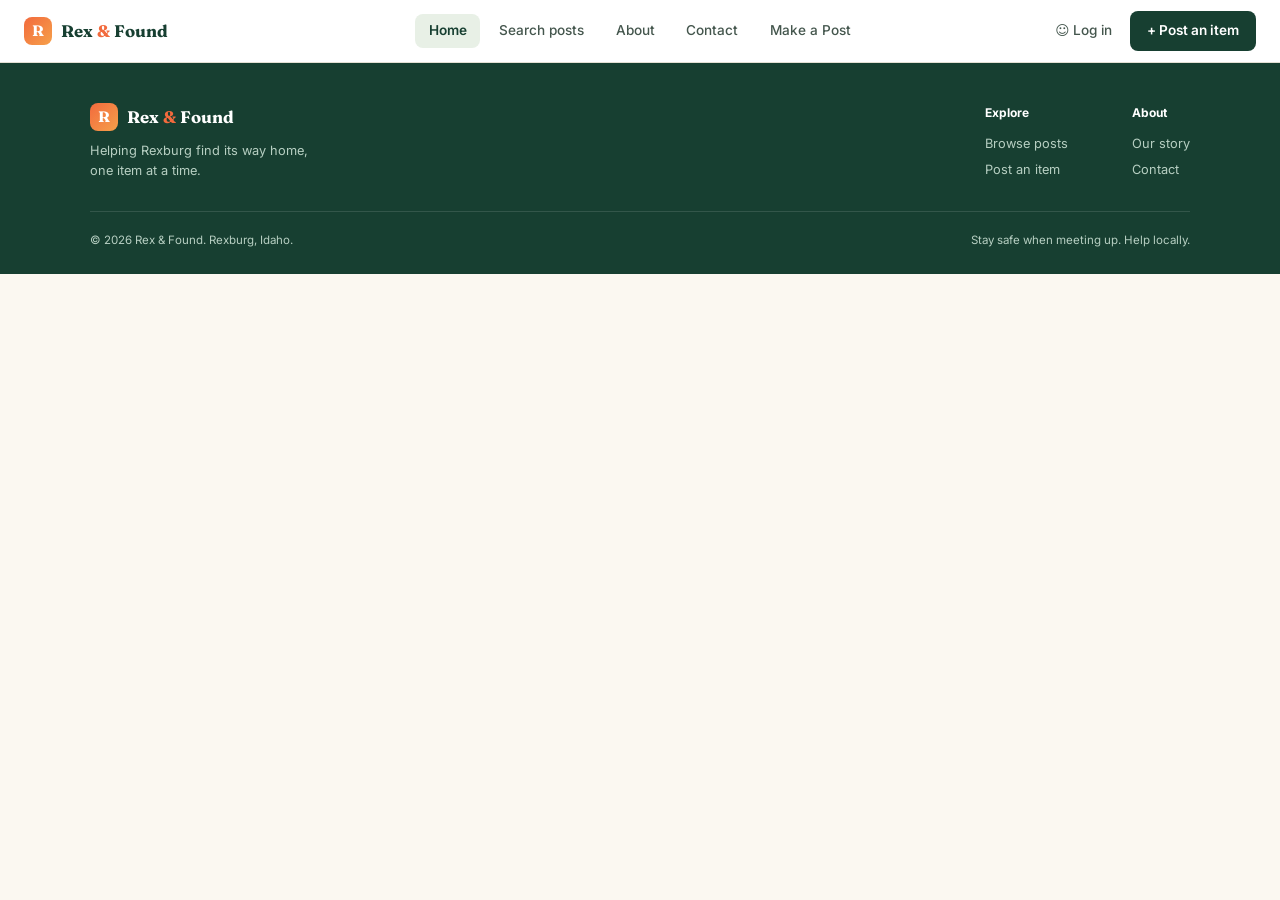
==== index.html @ d3d4bf1b "Added post page and link in all pages, then fixed a little css" ====
<!doctype html>
<html lang="en">
<head>
  <meta charset="utf-8">
  <meta name="viewport" content="width=device-width, initial-scale=1">
  <title>Rex &amp; Found | Rexburg's Community Lost &amp; Found</title>
  <meta name="description" content="A friendly place for neighbors and students to reunite with the things that matter.">

  <link rel="preconnect" href="https://fonts.googleapis.com">
  <link rel="preconnect" href="https://fonts.gstatic.com" crossorigin>
  <link href="https://fonts.googleapis.com/css2?family=Fraunces:opsz,wght@9..144,600;9..144,700&family=Inter:wght@400;500;600;700&display=swap" rel="stylesheet">
  <link rel="stylesheet" href="style.css">
</head>
<body>

  <!-- =====================================================
       HEADER (shared on every page)
       Move the class="active" to the link of the current page.
       ===================================================== -->
  <header class="site-header">
    <div class="header-inner">
      <a class="brand" href="index.html">
        <span class="brand-mark" aria-hidden="true">R</span>
        <span class="brand-name">Rex <span class="amp">&amp;</span> Found</span>
      </a>

      <nav class="main-nav" aria-label="Main navigation">
        <a href="index.html" class="active">Home</a>
        <a href="search.html">Search posts</a>
        <a href="about.html">About</a>
        <a href="contact.html">Contact</a>
        <a href="post.html">Make a Post</a>
      </nav>

      <div class="header-actions">
        <a class="login-link" href="login.html">
          <span aria-hidden="true">&#9786;</span> Log in
        </a>
        <a class="btn btn-dark btn-sm" href="post.html">+ Post an item</a>
      </div>
    </div>
  </header>

  <!-- =====================================================
       MAIN CONTENT (replace everything inside <main> per page)
       ===================================================== -->
  <main>

  </main>

  <!-- =====================================================
       FOOTER (shared on every page)
       ===================================================== -->
  <footer class="site-footer">
    <div class="footer-inner">
      <div class="footer-top">
        <div class="footer-brand">
          <a class="brand brand-light" href="index.html">
            <span class="brand-mark" aria-hidden="true">R</span>
            <span class="brand-name">Rex <span class="amp">&amp;</span> Found</span>
          </a>
          <p>Helping Rexburg find its way home, one item at a time.</p>
        </div>

        <div class="footer-cols">
          <div>
            <h4>Explore</h4>
            <a href="search.html">Browse posts</a>
            <a href="post.html">Post an item</a>
          </div>
          <div>
            <h4>About</h4>
            <a href="about.html">Our story</a>
            <a href="contact.html">Contact</a>
          </div>
        </div>
      </div>

      <div class="footer-bottom">
        <span>&copy; 2026 Rex &amp; Found. Rexburg, Idaho.</span>
        <span>Stay safe when meeting up. Help locally.</span>
      </div>
    </div>
  </footer>

</body>
</html>
---- style.css ----
/* =========================================================
   Rex & Found | shared stylesheet
   Sections:
     1. Design tokens (colors, fonts, spacing)  <- edit these first
     2. Reset & base
     3. Buttons & shared components
     4. Header
     5. Hero
     6. Sections & cards
     7. How it works
     8. Footer
     9. Responsive
   ========================================================= */

/* ---------- 1. Design tokens ---------- */
:root {
  --green-900: #173f31;   /* header buttons, hero, footer */
  --green-800: #1f5240;
  --green-100: #e8f0e6;   /* tinted section background */
  --light-orange:    #fbd0c2;   /* primary accent */
  --orange:    #f26a3d;   /* primary accent */
  --orange-dk: #d9552a;
  --cream:     #fbf8f1;   /* page background */
  --white:     #ffffff;
  --ink:       #173f31;   /* headings */
  --text:      #44564d;   /* body copy */
  --muted:     #7b8b82;
  --line:      #e3e0d4;

  --font-display: "Fraunces", Georgia, "Times New Roman", serif;
  --font-body: "Inter", system-ui, -apple-system, "Segoe UI", sans-serif;

  --radius: 12px;
  --radius-sm: 8px;
  --shadow: 0 6px 20px rgba(23, 63, 49, .08);
  --container: 1100px;
}

/* ---------- 2. Reset & base ---------- */
*, *::before, *::after { box-sizing: border-box; }
* { margin: 0; }
html { scroll-behavior: smooth; }

body {
  font-family: var(--font-body);
  font-size: 16px;
  line-height: 1.6;
  color: var(--text);
  background: var(--cream);
  -webkit-font-smoothing: antialiased;
}

img { max-width: 100%; display: block; }
a { color: inherit; text-decoration: none; }
ol, ul { list-style: none; padding: 0; }

h1, h2, h3 {
  font-family: var(--font-display);
  color: var(--ink);
  line-height: 1.1;
  letter-spacing: -.02em;
}

.container { width: min(var(--container), 100% - 2.5rem); margin-inline: auto; }

/* ---------- 3. Buttons & shared components ---------- */
.btn {
  display: inline-flex;
  align-items: center;
  gap: .4rem;
  padding: .8rem 1.4rem;
  border-radius: var(--radius-sm);
  font-weight: 600;
  font-size: .95rem;
  border: 1px solid transparent;
  cursor: pointer;
  transition: transform .15s, background .15s, box-shadow .15s;
}
.btn:hover { transform: translateY(-1px); }
.btn-sm { padding: .5rem 1rem; font-size: .85rem; }
.btn-orange { background: var(--orange); color: var(--white); }
.btn-orange:hover { background: var(--orange-dk); }
.btn-light { background: var(--white); color: var(--ink); }
.btn-dark { background: var(--green-900); color: var(--white); }
.btn-dark:hover { background: var(--green-800); }

.eyebrow {
  display: flex;
  align-items: center;
  gap: .6rem;
  font-size: .7rem;
  font-weight: 700;
  letter-spacing: .14em;
  text-transform: uppercase;
  color: var(--orange);
  margin-bottom: .6rem;
}
.eyebrow-light::before {
  content: "";
  width: 22px;
  height: 2px;
  background: var(--orange);
}

.badge {
  position: absolute;
  top: .7rem;
  left: .7rem;
  padding: .2rem .6rem;
  border-radius: 999px;
  font-size: .7rem;
  font-weight: 700;
  letter-spacing: .04em;
  text-transform: uppercase;
  color: var(--white);
}
.badge-lost   { background: var(--orange); }
.badge-found  { background: var(--green-900); }
.badge-picked { background: var(--white); color: var(--green-900); }

/* ---------- 4. Header ---------- */
.site-header {
  position: sticky;
  top: 0;
  z-index: 50;
  background: var(--white);
  border-bottom: 1px solid var(--line);
}
.header-inner {
  max-width: 1400px;
  margin-inline: auto;
  padding: .7rem 1.5rem;
  display: grid;
  grid-template-columns: 1fr auto 1fr;
  align-items: center;
  gap: 1rem;
}

.brand { display: inline-flex; align-items: center; gap: .55rem; }
.brand-mark {
  width: 28px;
  height: 28px;
  border-radius: 8px;
  display: grid;
  place-items: center;
  background: linear-gradient(135deg, var(--orange), #f6a04a);
  color: var(--white);
  font-family: var(--font-display);
  font-weight: 700;
  font-size: .95rem;
}
.brand-name {
  font-family: var(--font-display);
  font-weight: 700;
  font-size: 1.05rem;
  color: var(--ink);
}
.brand-name .amp { color: var(--orange); }

.main-nav { display: flex; gap: .3rem; }
.main-nav a {
  padding: .4rem .85rem;
  border-radius: 8px;
  font-size: .85rem;
  font-weight: 500;
  color: var(--text);
  transition: background .15s, color .15s;
}
.main-nav a:hover { background: var(--green-100); color: var(--ink); }
.main-nav a.active { background: var(--green-100); color: var(--ink); font-weight: 600; }

.header-actions { display: flex; align-items: center; justify-content: flex-end; gap: 1.1rem; }
.login-link { font-size: .85rem; font-weight: 500; color: var(--text); }
.login-link:hover { color: var(--ink); }

/* ---------- 5. Hero ---------- */
.hero {
  background:
    radial-gradient(circle at 85% 40%, rgba(255, 255, 255, .05), transparent 45%),
    var(--green-900);
  color: var(--white);
  padding-block: clamp(3rem, 7vw, 5.5rem);
}
.hero-inner {
  max-width: 1400px;
  margin-inline: auto;
  padding-inline: 1.5rem;
  display: grid;
  grid-template-columns: 1fr auto;
  align-items: center;
  gap: 2rem;
}
.hero h1 {
  color: var(--cream);
  font-size: clamp(2.4rem, 5.5vw, 4rem);
  margin-bottom: 1.1rem;
}
.hero-lead {
  max-width: 44ch;
  color: #cfe0d6;
  font-size: 1.02rem;
  margin-bottom: 1.8rem;
}
.hero-actions { display: flex; flex-wrap: wrap; gap: .8rem; margin-bottom: 1.8rem; }

.hero-stat {
  display: flex;
  align-items: center;
  gap: .6rem;
  font-size: .82rem;
  color: #b7cfc2;
}
.hero-stat strong { color: var(--white); }
.avatars { display: inline-flex; }
.avatars i {
  width: 26px;
  height: 26px;
  border-radius: 50%;
  border: 2px solid var(--green-900);
  margin-left: -8px;
}
.avatars i:first-child { margin-left: 0; background: #f3d9b8; }
.avatars i:nth-child(2) { background: #f6a04a; }
.avatars i:nth-child(3) { background: #e8806a; }
.avatars i:nth-child(4) { background: #f0c9b8; }

.hero-art { position: relative; padding-right: clamp(0rem, 6vw, 6rem); }
.mascot {
  width: clamp(180px, 22vw, 280px);
  aspect-ratio: 1;
  border-radius: 50%;
  display: grid;
  place-items: center;
  background: #f1d9c8;
  box-shadow: 0 0 0 8px rgba(255, 255, 255, .06);
}
.mascot-emoji { font-size: clamp(5rem, 9vw, 8rem); line-height: 1; }

.speech-bubble {
  position: absolute;
  top: -1.5rem;
  right: 0;
  max-width: 190px;
  padding: .55rem .8rem;
  background: var(--white);
  color: var(--ink);
  border-radius: 10px;
  font-size: .72rem;
  font-weight: 600;
  line-height: 1.35;
  transform: rotate(3deg);
  box-shadow: var(--shadow);
}

/* ---------- 6. Sections & cards ---------- */
.section { padding-block: clamp(2.5rem, 6vw, 4rem); }
.section-tint { background: var(--green-100); }

.section-head {
  display: flex;
  align-items: flex-end;
  justify-content: space-between;
  gap: 1rem;
  margin-bottom: 1.5rem;
}
.section-head h2 { font-size: clamp(1.6rem, 3vw, 2rem); }
.section-head-stack { display: block; }

.view-all {
  font-size: .8rem;
  font-weight: 600;
  color: var(--ink);
  padding-bottom: 2px;
  border-bottom: 2px solid var(--green-900);
  white-space: nowrap;
}
.view-all:hover { color: var(--orange); border-color: var(--orange); }

.card-grid {
  display: grid;
  grid-template-columns: repeat(auto-fill, minmax(260px, 1fr));
  gap: 1.1rem;
}
.card {
  background: var(--cream);
  border: 1px solid var(--line);
  border-radius: var(--radius);
  overflow: hidden;
  transition: transform .2s, box-shadow .2s;
}
.card:hover { transform: translateY(-3px); box-shadow: var(--shadow); }
.card-link { display: block; }

.card-img { position: relative; aspect-ratio: 16 / 9; background-size: cover; background-position: center; }
/* Placeholder gradients. Replace with real photos, e.g.
   .img-1 { background-image: url("images/backpack.jpg"); } */
.img-1 { background: linear-gradient(160deg, #f1b46c, #8a8f98 55%, #4a5560); }
.img-2 { background: linear-gradient(160deg, #cfe2f2, #8fb0cf 60%, #e9eef3); }
.img-3 { background: linear-gradient(160deg, #3a3a3a, #e87f3c 55%, #f3f3f3); }
.img-4 { background: linear-gradient(160deg, #1f2a38, #3f6ea0 50%, #e6d6b8); }

.card-body { padding: 1rem 1.1rem .9rem; }
.card-cat {
  font-size: .65rem;
  font-weight: 700;
  letter-spacing: .12em;
  text-transform: uppercase;
  color: var(--orange);
}
.card h3 { font-size: 1.05rem; margin: .2rem 0 .35rem; }
.card-loc { font-size: .78rem; color: var(--muted); }

.card-foot {
  display: flex;
  align-items: center;
  justify-content: space-between;
  margin-top: .8rem;
  padding-top: .7rem;
  border-top: 1px solid var(--line);
  font-size: .72rem;
  color: var(--muted);
}
.go {
  width: 24px;
  height: 24px;
  border-radius: 50%;
  display: grid;
  place-items: center;
  background: var(--green-100);
  color: var(--ink);
  font-size: 1rem;
  line-height: 1;
}

/* ---------- 7. How it works ---------- */
.steps {
  display: grid;
  grid-template-columns: repeat(auto-fit, minmax(240px, 1fr));
  gap: 1.5rem;
}
.steps li {
  display: flex;
  gap: .8rem;
  padding-top: 1rem;
  border-top: 2px solid var(--line);
}
.step-num {
  font-family: var(--font-display);
  font-weight: 700;
  font-size: 1.1rem;
  color: var(--orange);
}
.steps h3 { font-family: var(--font-body); font-size: .9rem; font-weight: 600; margin-bottom: .2rem; }
.steps p { font-size: .82rem; color: var(--muted); }

/* ---------- 8. Footer ---------- */
.site-footer {
  background: var(--green-900);
  color: #b7cfc2;
  padding-block: 2.5rem 1.5rem;
}
.footer-inner { width: min(var(--container), 100% - 2.5rem); margin-inline: auto; }
.footer-top {
  display: flex;
  flex-wrap: wrap;
  justify-content: space-between;
  gap: 2rem;
  padding-bottom: 1.8rem;
  border-bottom: 1px solid rgba(255, 255, 255, .12);
}
.brand-light .brand-name { color: var(--white); }
.footer-brand p { max-width: 28ch; margin-top: .6rem; font-size: .8rem; }

.footer-cols { display: flex; gap: 4rem; }
.footer-cols h4 {
  font-size: .75rem;
  font-weight: 700;
  color: var(--white);
  margin-bottom: .6rem;
}
.footer-cols a { display: block; font-size: .8rem; padding: .15rem 0; }
.footer-cols a:hover { color: var(--white); }

.footer-bottom {
  display: flex;
  flex-wrap: wrap;
  justify-content: space-between;
  gap: .5rem;
  padding-top: 1.2rem;
  font-size: .72rem;
}

/* ---------- 8. Contact Page ---------- */
.contact-hero {
  background: linear-gradient(135deg, var(--green-900) 0%, var(--green-800) 100%);
  color: var(--white);
  padding: 4rem 0;
  text-align: center;
}

.contact-hero h1 {
  color: var(--white);
  font-size: 2.5rem;
  margin-bottom: 0.8rem;
}

.contact-hero p {
  color: rgba(255, 255, 255, 0.9);
  font-size: 1.1rem;
  max-width: 600px;
  margin-inline: auto;
}

.contact-content {
  padding: 4rem 0;
}

.contact-grid {
  display: grid;
  grid-template-columns: 1fr 1fr;
  gap: 3rem;
  align-items: start;
}

.contact-form-wrapper h2,
.contact-info h2 {
  font-size: 1.6rem;
  margin-bottom: 1.5rem;
  color: var(--ink);
}

.contact-form {
  display: flex;
  flex-direction: column;
  gap: 1.4rem;
  padding: 1rem;
}

.form-group {
  display: flex;
  flex-direction: column;
  gap: 0.5rem;
}

.form-group label {
  font-weight: 600;
  color: var(--ink);
  font-size: 0.95rem;
}

.form-group input,
.form-group textarea {
  padding: 0.8rem;
  border: 1px solid var(--line);
  border-radius: var(--radius-sm);
  font-family: var(--font-body);
  font-size: 1rem;
  color: var(--text);
  transition: border-color 0.2s, box-shadow 0.2s;
}

.form-group input:focus,
.form-group textarea:focus {
  outline: none;
  border-color: var(--orange);
  box-shadow: 0 0 0 3px rgba(242, 106, 61, 0.1);
}

.form-group textarea {
  resize: vertical;
  font-family: var(--font-body);
}

.contact-form .btn {
  margin-top: 0.5rem;
  align-self: flex-start;
}

.contact-info {
  display: flex;
  flex-direction: column;
  gap: 2rem;
}

.info-block h3 {
  font-size: 1.1rem;
  margin-bottom: 0.5rem;
  color: var(--ink);
}

.info-block p {
  color: var(--text);
  line-height: 1.6;
}

.info-block a {
  color: var(--orange);
  font-weight: 600;
  text-decoration: none;
  transition: color 0.2s;
}

.info-block a:hover {
  color: var(--orange-dk);
}
/* ---------- Search page CSS ---------- */

button, input, select { font: inherit; }

.search-hero {
  background: var(--green-900);
  padding-block: clamp(3.5rem, 8vw, 5.5rem);
  text-align: center;
}
.search-hero .eyebrow { justify-content: center; margin-bottom: 1.1rem; }
.search-hero h1 {
  color: var(--cream);
  font-size: clamp(2.5rem, 6vw, 4.4rem);
  margin-bottom: 1.1rem;
}
.search-lead { color: #cfe0d6; }

.search-bar {
  display: flex;
  align-items: center;
  gap: .9rem;
  width: min(680px, 100%);
  margin: 2rem auto 0;
  padding: .4rem .4rem .4rem 1.25rem;
  background: var(--cream);
  border-radius: var(--radius);
  box-shadow: 0 14px 34px rgba(0, 0, 0, .22);
  text-align: left;
}
.search-bar:focus-within {
  box-shadow: 0 14px 34px rgba(0, 0, 0, .22), 0 0 0 3px rgba(242, 106, 61, .45);
}
.search-icon { flex-shrink: 0; color: var(--muted); }
.search-bar input {
  flex: 1;
  min-width: 0;
  padding: .6rem 0;
  border: 0;
  background: transparent;
  color: var(--ink);
  outline: none;
}
.search-bar input::placeholder { color: var(--muted); }
.search-bar .btn { padding: .7rem 1.5rem; }

.results { padding-block: 2.5rem 5rem; }
.results-bar {
  display: flex;
  flex-wrap: wrap;
  align-items: center;
  gap: 1rem;
  margin-bottom: 1.75rem;
}
.filter-tabs {
  display: inline-flex;
  padding: .25rem;
  background: var(--green-100);
  border-radius: 10px;
}
.filter-tabs button {
  padding: .5rem 1rem;
  border: 0;
  border-radius: 7px;
  background: transparent;
  color: var(--muted);
  font-size: .95rem;
  font-weight: 500;
  cursor: pointer;
  transition: background .15s, color .15s;
}
.filter-tabs button:hover { color: var(--ink); }
.filter-tabs button[aria-pressed="true"] {
  background: var(--white);
  color: var(--ink);
  font-weight: 600;
  box-shadow: 0 1px 3px rgba(23, 63, 49, .1);
}
.filter-select {
  align-self: stretch;
  appearance: none;
  padding: .6rem 2.75rem .6rem 1rem;
  border: 1px solid var(--line);
  border-radius: 10px;
  background: var(--white) url("data:image/svg+xml,<svg xmlns='http://www.w3.org/2000/svg' viewBox='0 0 24 24' fill='none' stroke='%23173f31' stroke-width='2' stroke-linecap='round' stroke-linejoin='round'><path d='m6 9 6 6 6-6'/></svg>") no-repeat right 1rem center / 16px;
  color: var(--ink);
  font-size: .95rem;
  cursor: pointer;
}
.results-count { margin-left: auto; font-size: .85rem; color: var(--muted); }

.post-grid {
  display: grid;
  grid-template-columns: repeat(auto-fill, minmax(min(300px, 100%), 1fr));
  gap: 1.4rem;
}
.post-card {
  background: var(--white);
  border: 1px solid var(--line);
  border-radius: 16px;
  overflow: hidden;
  transition: transform .2s, box-shadow .2s;
}
.post-card:hover { transform: translateY(-3px); box-shadow: var(--shadow); }
.post-card > a { display: block; }
.post-img {
  position: relative;
  aspect-ratio: 12 / 7;
  background-size: cover;
  background-position: center;
}
.post-card .badge { top: .9rem; left: .9rem; padding: .3rem .7rem; }
.post-card .badge-picked { box-shadow: var(--shadow); }

.post-body { padding: 1.2rem 1.25rem 1.25rem; }
.post-cat {
  font-size: .65rem;
  font-weight: 700;
  letter-spacing: .12em;
  text-transform: uppercase;
  color: var(--orange-dk);
}
.post-body h3 { font-size: 1.45rem; margin: .3rem 0 .6rem; }
.post-meta {
  display: flex;
  align-items: center;
  gap: .45rem;
  font-size: .8rem;
  color: var(--muted);
}
.post-foot {
  display: flex;
  align-items: center;
  justify-content: space-between;
  margin-top: 1.1rem;
  padding-top: .9rem;
  border-top: 1px solid var(--line);
}
.post-go {
  width: 30px;
  height: 30px;
  border-radius: 50%;
  display: grid;
  place-items: center;
  background: var(--green-100);
  color: var(--ink);
  transition: background .2s, color .2s;
}
.post-card:hover .post-go { background: var(--green-900); color: var(--white); }

.post-meta::before,
.post-go::before {
  content: "";
  flex-shrink: 0;
  width: 14px;
  height: 14px;
  background: currentColor;
  -webkit-mask: var(--icon) center / contain no-repeat;
  mask: var(--icon) center / contain no-repeat;
}
.post-loc { --icon: url("data:image/svg+xml,<svg xmlns='http://www.w3.org/2000/svg' viewBox='0 0 24 24' fill='none' stroke='black' stroke-width='2' stroke-linecap='round' stroke-linejoin='round'><path d='M20 10c0 4.993-5.539 10.193-7.399 11.799a1 1 0 0 1-1.202 0C9.539 20.193 4 14.993 4 10a8 8 0 0 1 16 0'/><circle cx='12' cy='10' r='3'/></svg>"); }
.post-time { --icon: url("data:image/svg+xml,<svg xmlns='http://www.w3.org/2000/svg' viewBox='0 0 24 24' fill='none' stroke='black' stroke-width='2' stroke-linecap='round' stroke-linejoin='round'><circle cx='12' cy='12' r='10'/><polyline points='12 6 12 12 16 14'/></svg>"); }
.post-go { --icon: url("data:image/svg+xml,<svg xmlns='http://www.w3.org/2000/svg' viewBox='0 0 24 24' fill='none' stroke='black' stroke-width='2.5' stroke-linecap='round' stroke-linejoin='round'><path d='m9 18 6-6-6-6'/></svg>"); }

@media (max-width: 520px) {
  .search-bar { padding-left: 1rem; gap: .6rem; }
  .search-bar .btn { padding-inline: 1rem; }
}

/* ---------- 9. Responsive ---------- */
@media (max-width: 900px) {
  .header-inner { grid-template-columns: 1fr auto; }
  .main-nav { grid-column: 1 / -1; grid-row: 2; justify-content: center; flex-wrap: wrap; }
  .hero-inner { grid-template-columns: 1fr; }
  .hero-art { justify-self: start; padding-right: 0; margin-top: 1rem; }
  .contact-grid { grid-template-columns: 1fr; }
  .contact-hero h1 { font-size: 2rem; }
}

@media (max-width: 520px) {
  .login-link { display: none; }
  .footer-cols { gap: 2.5rem; }
}

@media (prefers-reduced-motion: reduce) {
  * { transition: none !important; }
  html { scroll-behavior: auto; }
}

/* Mobile layout for carousel*/
@media (max-width: 768px) {
  .post-top {
    grid-template-columns: 1fr;
    gap: 20px;
  }

  .post-page {
    padding: 15px;
  }

  #post-images {
    height: 250px;
  }
}

/* ---------- 10. Item-Page Carousel ---------- */
.post-page {
  width: 1000px;
  margin: 40px auto;
  padding: 35px;

  background-color: var(--cream);
  border: 1px solid var(--line);
  border-radius: 20px;

  box-shadow: 0 6px 24px rgba(0, 0, 0, 0.05);

  box-sizing: border-box;
}

/* Two-column layout */
.post-top {
  display: grid;
  grid-template-columns: 1fr 1fr;
  gap: 35px;
  align-items: start;
}

/* Title */
.post-info h1 {
  font-size: 2rem;
  line-height: 1.2;
  margin: 0 0 15px;
  color: #333;
}

/* Left column */
.post-info h1 {
  margin-top: 0;
  font-size: 2rem;
}

.post-indicators {
  display: flex;
  flex-wrap: wrap;
  gap: 10px;
  margin: 15px 0;
}

.post-indicators span {
  background-color: var(--green-800);
  display: inline-block;
  padding: 8px 12px;
  border-radius: 20px;
  font-size: 0.85rem;
}

#post-status[data-status="lost"] {
  background-color: var(--light-orange);
  color: var(--orange-dk);
}

#post-status[data-status="found"] {
  background-color: var(--green-100);
  color: var(--green-900);
}

#post-status[data-status="picked-up"] {
  background-color: var(--muted);
  color: var(--green-900);
}

#post-location, #post-time {
  color: var(--green-100);
}

#post-author {
  color: var(--text);
}

#post-description {
  font-size: 1rem;
  line-height: 1.7;
  color: #555;
}

/* Right column: Carousel */
.carousel {
  display: flex;
  align-items: center;
  gap: 10px;
  min-width: 0;
}

#post-images {
  flex: 1;
  min-width: 0;
  height: 350px;
  display: flex;
  align-items: center;
  justify-content: center;
  overflow: hidden;
}

#post-images img {
  width: 100%;
  height: 100%;
  object-fit: contain;
}

.carousel button {
  padding: 10px;
  background-color: var(--green-800);
  color: white;
  border: none;
  border-radius: 5px;
  cursor: pointer;
}

.carousel button:hover {
  background-color: var(--green-900);
}

.carousel button[hidden] {
  display: none;
}

/* Comments underneath */
.comments-section {
  margin-top: 40px;
  padding-top: 20px;
  border-top: 1px solid var(--green-900);
}

#post-comments p {
  padding: 15px;
  background-color: var(--white);
  border-radius: 8px;
  margin-top: 20px;
  border: 1px, solid, var(--line);
  white-space: pre-line;
}

#write-comment {
  margin-top: 20px;
  padding: 12px 20px;
  cursor: pointer;
}

#comment-form:not([hidden]) {
  display: flex;
  flex-direction: column;
  gap: 10px;
  margin-top: 20px;
  max-width: 500px;
}

#comment-form input,
#comment-form textarea {
  padding: 10px;
}

#post-comment {
  justify-content: center;
}

/* ---------- 11. Post Page ---------- */

/* parent grids, headers, and line breaks*/

#post_title, #form_title, #safety_agreement, #temp_line{text-align: center;}

#form_title
   {margin-top: 5px;}

#safety_agreement 
   {font-size: 12;
    grid-row: 1/2;
    grid-column: 1/3;}

hr
   {grid-column: 1 / 3;
    background-color: #b7cfc2;
    height: 2px;
    border: none;
    margin: 0px;
    grid-gap: 0px}

#page_split
   {display: grid;
    grid-template-columns:2fr 3fr ;}

#button_grid
   {display: grid;
    grid-template-columns: minmax(0, 1fr) minmax(0, 1fr);}

#grid_form
   {display: grid;
    grid-template-columns: minmax(0, 1fr) minmax(0, 1fr);
    width:100%;
    gap: 10px 15px;
    padding: 20px;
    align-items: center;}

#grid_form2 
   {display: grid;
    grid-template-columns: minmax(0, 1fr) minmax(0, 1fr);
    width:100%;
    gap: 10px 15px;
    padding: 20px;
    align-items: center;}

#grid_form3    
    {display: grid;
    grid-template-columns: minmax(0, 1fr) minmax(0, 1fr);
    width:100%;
    gap: 10px 15px;
    padding: 20px;
    align-items: center;}

/*form background*/
form
   {background: white ;
    margin: 3% ;
    border:#b7cfc2 solid 2px;
    border-radius: 30px;}

/* font stuff*/
input ,textarea
   {font-family:"Fraunces", Georgia, "Times New Roman", serif;}

/* button stuff*/
#lost, #found 
   {align-items: center;
    border:#b7cfc2 solid 2px;
    margin: 30px;
    border-radius: 15px;
    padding: 0px;
    background: #fbf8f1;}

#lost:hover, #found:hover 
   {background: #173f31;
    color: white;}

#lost:has(input[type="radio"]:checked), #found:has(input[type="radio"]:checked)
   {background: #173f31;
    color:white;}

#button_grid input[type="radio"]
   {position: absolute;
    opacity: 0;
    width: 1px;
    height: 1px;}

#lost label, #found label
   {display:block;
    padding: 20px;
    cursor: pointer;
    text-align: center;}

.line1
   {font-size: 20px;
    font-family:"Fraunces", Georgia, "Times New Roman", serif;}

.line2
   {font-family:"Fraunces", Georgia, "Times New Roman", serif;
    font-size: .5em;}

/*labels*/    
.labels 
   {font-family:"Fraunces", Georgia, "Times New Roman", serif;
    font-size: 15px;
    text-align: center;
    align-self: center;}

#grid_form label[for="title"]
   {grid-column: 1 / 3;
    text-align: center;
    margin: 10px;
    margin-bottom: 5px;}

#grid_form label[for="category"] 
   {grid-column: 1 / 2;
    text-align: center;
    grid-row: 3/4;
    margin: 10px;
    margin-bottom: 5px;
    margin-top: 5px;}

#grid_form label[for="location"] 
   {grid-column: 2 / 3;
    grid-row: 3/4;
    text-align: center;
    margin: 10px;
    margin-bottom: 5px;}
  
#grid_form label[for="full_description"]
   {grid-column: 1/3;
    grid-row: 5/6;
    text-align: center;}

#grid_form label[for="photo"]
   {grid-row:7/8 ;
    grid-column: 1/3;
    text-align:center;}

#grid_form2 label[for = "author"]
   {grid-column: 1/2;
    grid-row: 1/2;
    text-align:center;}

#grid_form2 label[for = "contact"]
   {grid-column: 2/3;
    grid-row: 1/2;
    text-align:center;}

/*inputs / text areas*/

#title
   {grid-column: 1 / 3;
    grid-row: 2/3;
    width :85%;
    margin-bottom: 0px;
    height: 30px;
    border: #b7cfc2 solid 2px;
    border-radius: 10px;
    justify-self: center;}

#category, #location
   {width: 85%;
    justify-self: center;
    margin-left: 0;
    box-sizing: border-box;}

#category
   {grid-column: 1/2;
    grid-row: 4/5;
    border: #b7cfc2 solid 2px;
    border-radius: 10px;
    height: 40px;
    margin-bottom: 10px;
    font-family:"Fraunces", Georgia, "Times New Roman", serif;}

#location
   {grid-column: 2/3;
    grid-row: 4/5;
    border: #b7cfc2 solid 2px;
    border-radius: 10px;
    height: 40px;
    margin-bottom: 10px;
    font-family:"Fraunces", Georgia, "Times New Roman", serif;}

#full_description
   {grid-column: 1/3;
    grid-row: 6/7;
    border: #b7cfc2 solid 2px;
    border-radius: 15px;
    height: 100px;
    vertical-align:top ;
    font-family:"Fraunces", Georgia, "Times New Roman", serif;
    padding: 5px;
    margin-bottom: 10px;}

#photo
   {grid-column: 1/3;
    justify-self: center;
    display: none}

#author, #contact
  { justify-content: center;
    border: #b7cfc2 solid 2px;
    border-radius: 10px;
    height: 30px;
    margin-bottom: 10px;}

#author
   {grid-column: 1/2;
    grid-row: 2/3;}

#contact
   {grid-column: 2/3;
    grid-row: 2/3;}

/*file button stuff*/
input[type = "file"]::file-selector-button
   {width: 100px;}

.file-upload {
    grid-column: 1 / 3;
    display: flex;
    justify-content: center;
}

#file-button {
    display: inline-block;
    max-width: 100%;
    width: fit-content;
    padding: 12px 16px;
    border: 2px solid #b7cfc2;
    border-radius: 10px;
    background: #fbf8f1;
    color: #173f31;
    font-family: "Inter", sans-serif;
    font-size: 14px;
    text-align: center;
    cursor: pointer;
    overflow-wrap: anywhere;
    transition: background .15s, color .15s;}

#file-button:hover {
    background: #173f31;
    color: white;}

/*submit button*/
#submit_button
   {grid-column:1/3;
    border: 2px solid #b7cfc2;
    border-radius: 10px;
    height: 40px;
    background: #fbf8f1 ;}

#submit_button:hover
   {background: #173f31;
    color:white;}
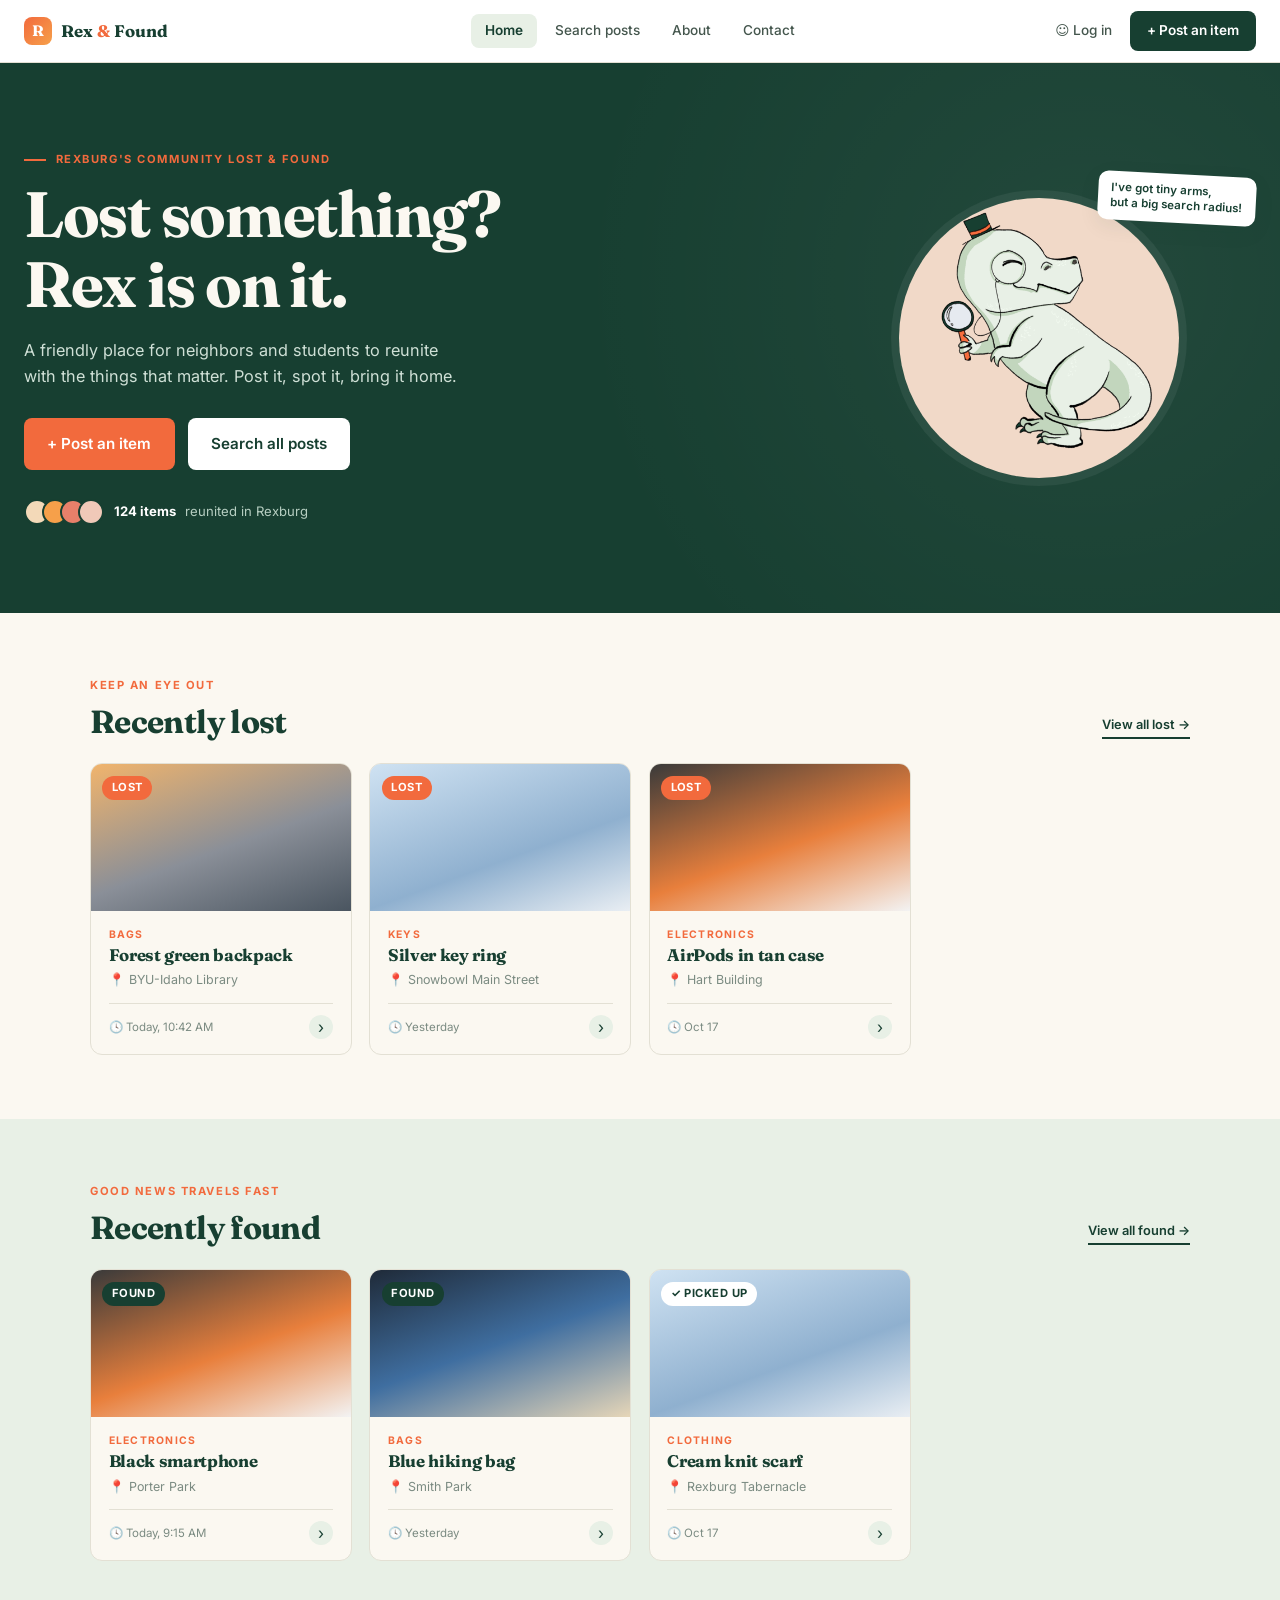
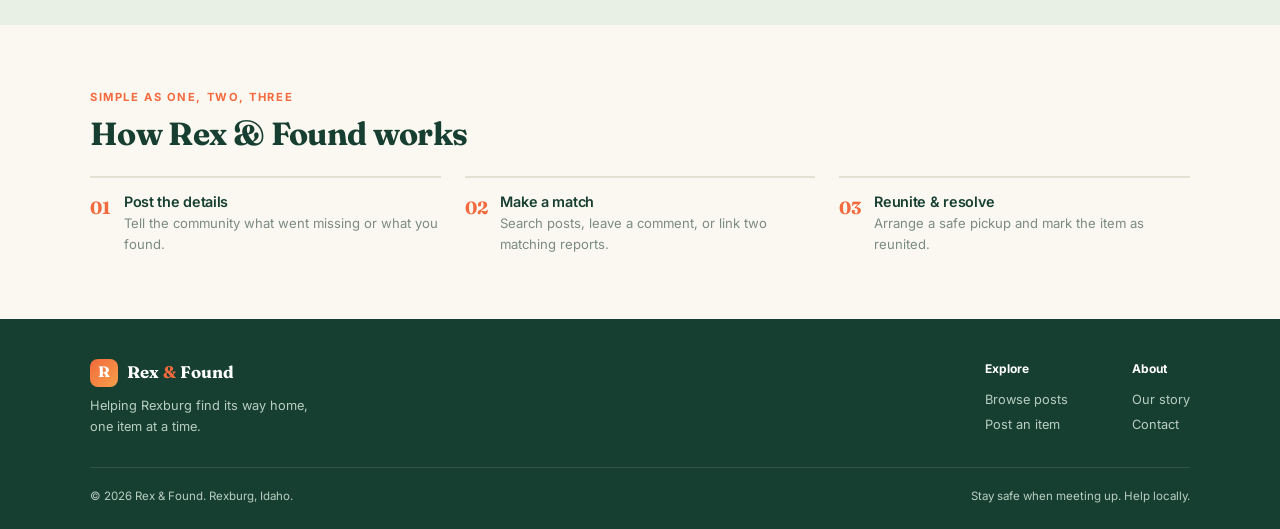
==== commit 81f323ff: "Added hompeage content and added the Rex logo" ====
--- a/index.html
+++ b/index.html
@@ -29,7 +29,6 @@
         <a href="search.html">Search posts</a>
         <a href="about.html">About</a>
         <a href="contact.html">Contact</a>
-        <a href="post.html">Make a Post</a>
       </nav>
 
       <div class="header-actions">
@@ -45,7 +44,190 @@
        MAIN CONTENT (replace everything inside <main> per page)
        ===================================================== -->
   <main>
-
+      <!-- Hero -->
+    <section class="hero">
+      <div class="hero-inner">
+        <div class="hero-text">
+          <p class="eyebrow eyebrow-light">Rexburg's community lost &amp; found</p>
+          <h1>Lost something?<br>Rex is on it.</h1>
+          <p class="hero-lead">
+            A friendly place for neighbors and students to reunite with the
+            things that matter. Post it, spot it, bring it home.
+          </p>
+          <div class="hero-actions">
+            <a class="btn btn-orange" href="post.html">+ Post an item</a>
+            <a class="btn btn-light" href="search.html">Search all posts</a>
+          </div>
+          <p class="hero-stat">
+            <span class="avatars" aria-hidden="true">
+              <i></i><i></i><i></i><i></i>
+            </span>
+            <strong>124 items</strong> reunited in Rexburg
+          </p>
+        </div>
+
+        <div class="hero-art">
+          <div class="speech-bubble">I've got tiny arms,<br>but a big search radius!</div>
+          <div class="mascot" role="img" aria-label="Rex the dinosaur mascot holding a LOST? sign">
+            <img src="/images/rexandfoundlogo.png" alt="Rex the dino with a tophat and a monocle">
+          </div>
+        </div>
+      </div>
+    </section>
+
+    <!-- Recently lost -->
+    <section class="section">
+      <div class="container">
+        <div class="section-head">
+          <div>
+            <p class="eyebrow">Keep an eye out</p>
+            <h2>Recently lost</h2>
+          </div>
+          <a class="view-all" href="search.html?type=lost">View all lost &rarr;</a>
+        </div>
+
+        <div class="card-grid">
+          <article class="card">
+            <a class="card-link" href="item.html">
+              <div class="card-img img-1"><span class="badge badge-lost">Lost</span></div>
+              <div class="card-body">
+                <p class="card-cat">Bags</p>
+                <h3>Forest green backpack</h3>
+                <p class="card-loc">&#128205; BYU-Idaho Library</p>
+                <div class="card-foot">
+                  <span>&#128339; Today, 10:42 AM</span>
+                  <span class="go" aria-hidden="true">&rsaquo;</span>
+                </div>
+              </div>
+            </a>
+          </article>
+
+          <article class="card">
+            <a class="card-link" href="item.html">
+              <div class="card-img img-2"><span class="badge badge-lost">Lost</span></div>
+              <div class="card-body">
+                <p class="card-cat">Keys</p>
+                <h3>Silver key ring</h3>
+                <p class="card-loc">&#128205; Snowbowl Main Street</p>
+                <div class="card-foot">
+                  <span>&#128339; Yesterday</span>
+                  <span class="go" aria-hidden="true">&rsaquo;</span>
+                </div>
+              </div>
+            </a>
+          </article>
+
+          <article class="card">
+            <a class="card-link" href="item.html">
+              <div class="card-img img-3"><span class="badge badge-lost">Lost</span></div>
+              <div class="card-body">
+                <p class="card-cat">Electronics</p>
+                <h3>AirPods in tan case</h3>
+                <p class="card-loc">&#128205; Hart Building</p>
+                <div class="card-foot">
+                  <span>&#128339; Oct 17</span>
+                  <span class="go" aria-hidden="true">&rsaquo;</span>
+                </div>
+              </div>
+            </a>
+          </article>
+        </div>
+      </div>
+    </section>
+
+    <!-- Recently found -->
+    <section class="section section-tint">
+      <div class="container">
+        <div class="section-head">
+          <div>
+            <p class="eyebrow">Good news travels fast</p>
+            <h2>Recently found</h2>
+          </div>
+          <a class="view-all" href="search.html?type=found">View all found &rarr;</a>
+        </div>
+
+        <div class="card-grid">
+          <article class="card">
+            <a class="card-link" href="item.html">
+              <div class="card-img img-3"><span class="badge badge-found">Found</span></div>
+              <div class="card-body">
+                <p class="card-cat">Electronics</p>
+                <h3>Black smartphone</h3>
+                <p class="card-loc">&#128205; Porter Park</p>
+                <div class="card-foot">
+                  <span>&#128339; Today, 9:15 AM</span>
+                  <span class="go" aria-hidden="true">&rsaquo;</span>
+                </div>
+              </div>
+            </a>
+          </article>
+
+          <article class="card">
+            <a class="card-link" href="item.html">
+              <div class="card-img img-4"><span class="badge badge-found">Found</span></div>
+              <div class="card-body">
+                <p class="card-cat">Bags</p>
+                <h3>Blue hiking bag</h3>
+                <p class="card-loc">&#128205; Smith Park</p>
+                <div class="card-foot">
+                  <span>&#128339; Yesterday</span>
+                  <span class="go" aria-hidden="true">&rsaquo;</span>
+                </div>
+              </div>
+            </a>
+          </article>
+
+          <article class="card">
+            <a class="card-link" href="item.html">
+              <div class="card-img img-2"><span class="badge badge-picked">&#10003; Picked up</span></div>
+              <div class="card-body">
+                <p class="card-cat">Clothing</p>
+                <h3>Cream knit scarf</h3>
+                <p class="card-loc">&#128205; Rexburg Tabernacle</p>
+                <div class="card-foot">
+                  <span>&#128339; Oct 17</span>
+                  <span class="go" aria-hidden="true">&rsaquo;</span>
+                </div>
+              </div>
+            </a>
+          </article>
+        </div>
+      </div>
+    </section>
+
+    <!-- How it works -->
+    <section class="section">
+      <div class="container">
+        <div class="section-head section-head-stack">
+          <p class="eyebrow">Simple as one, two, three</p>
+          <h2>How Rex &amp; Found works</h2>
+        </div>
+
+        <ol class="steps">
+          <li>
+            <span class="step-num">01</span>
+            <div>
+              <h3>Post the details</h3>
+              <p>Tell the community what went missing or what you found.</p>
+            </div>
+          </li>
+          <li>
+            <span class="step-num">02</span>
+            <div>
+              <h3>Make a match</h3>
+              <p>Search posts, leave a comment, or link two matching reports.</p>
+            </div>
+          </li>
+          <li>
+            <span class="step-num">03</span>
+            <div>
+              <h3>Reunite &amp; resolve</h3>
+              <p>Arrange a safe pickup and mark the item as reunited.</p>
+            </div>
+          </li>
+        </ol>
+      </div>
+    </section>
   </main>
 
   <!-- =====================================================
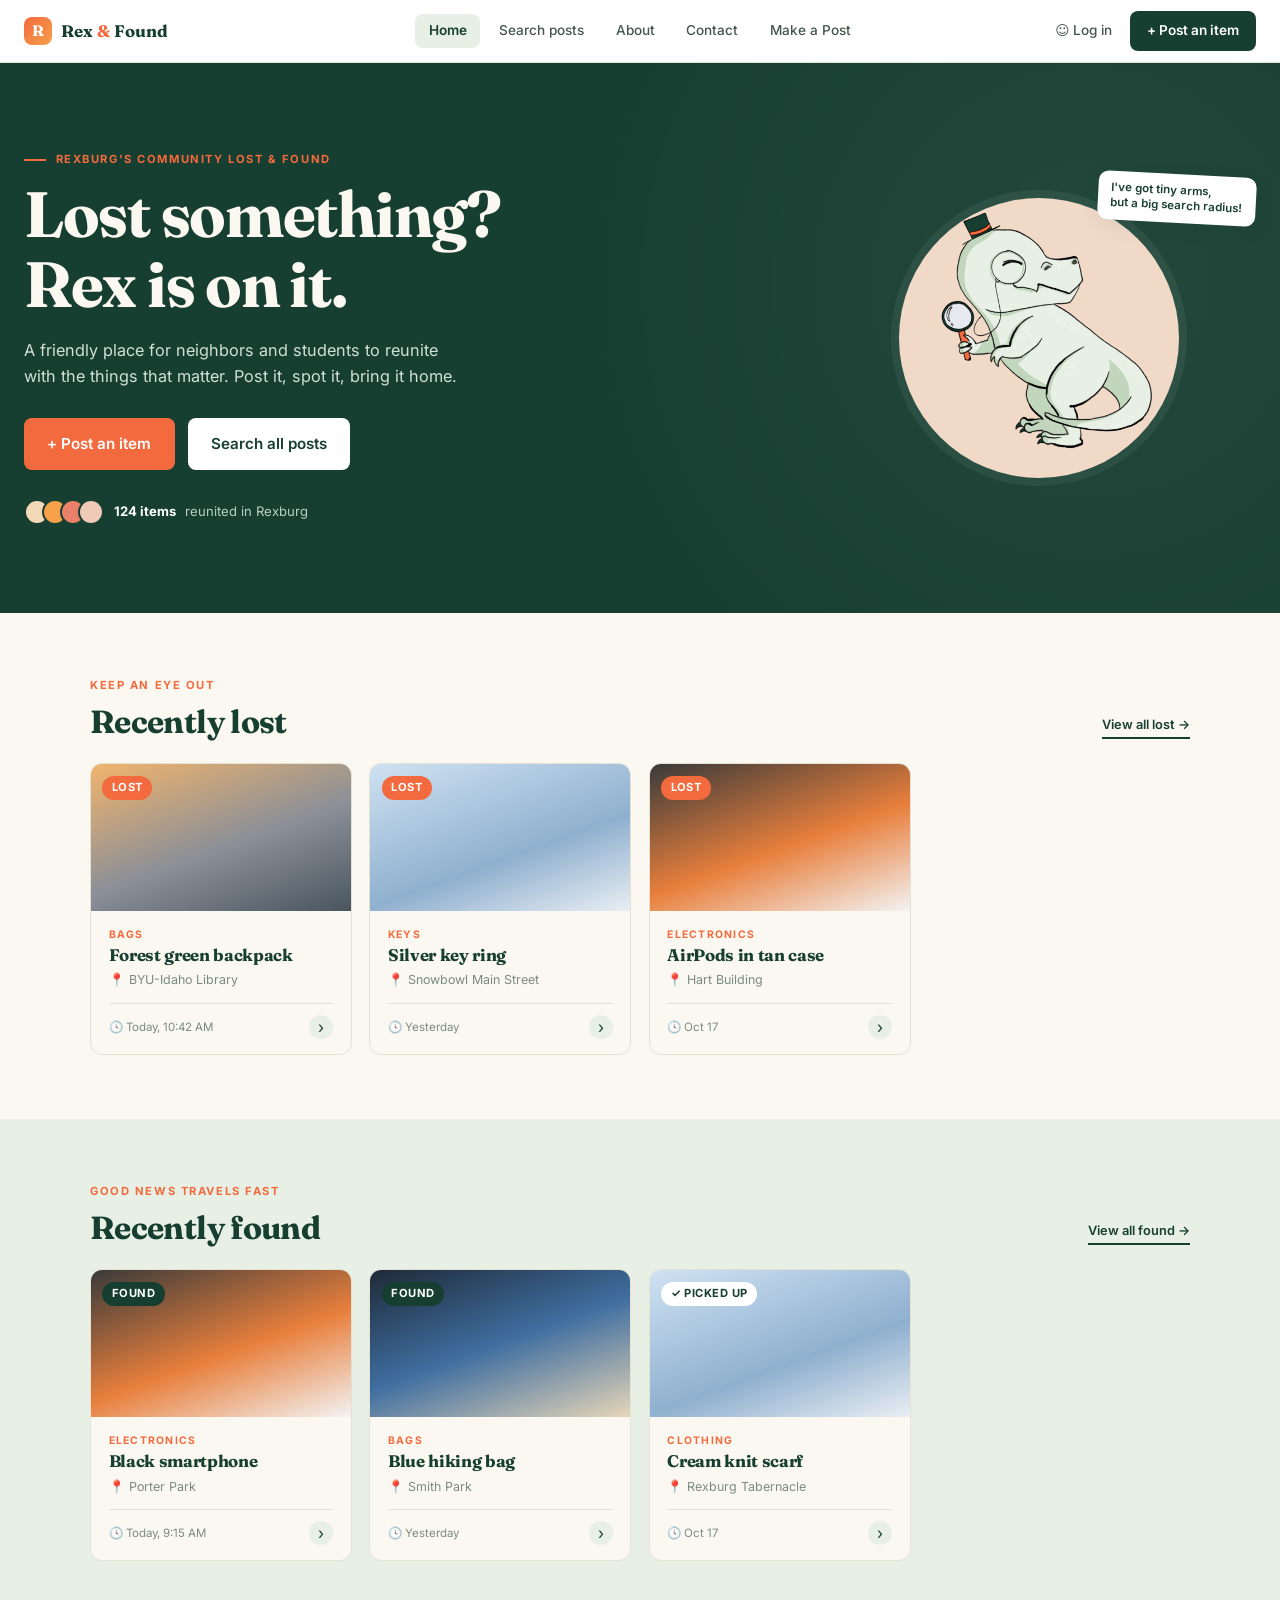
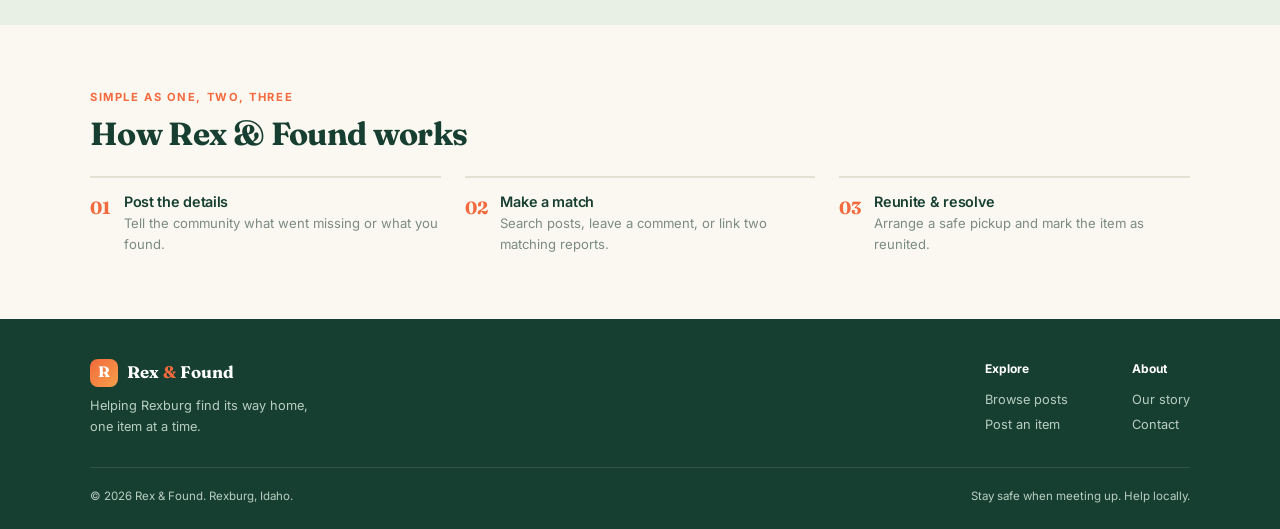
==== commit 15d59b2d: "Merge pull request #5 from Velossoraptor/ryan_changes Added hompeage content and added the Rex logo" ====
--- a/index.html
+++ b/index.html
@@ -29,6 +29,7 @@
         <a href="search.html">Search posts</a>
         <a href="about.html">About</a>
         <a href="contact.html">Contact</a>
+        <a href="post.html">Make a Post</a>
       </nav>
 
       <div class="header-actions">
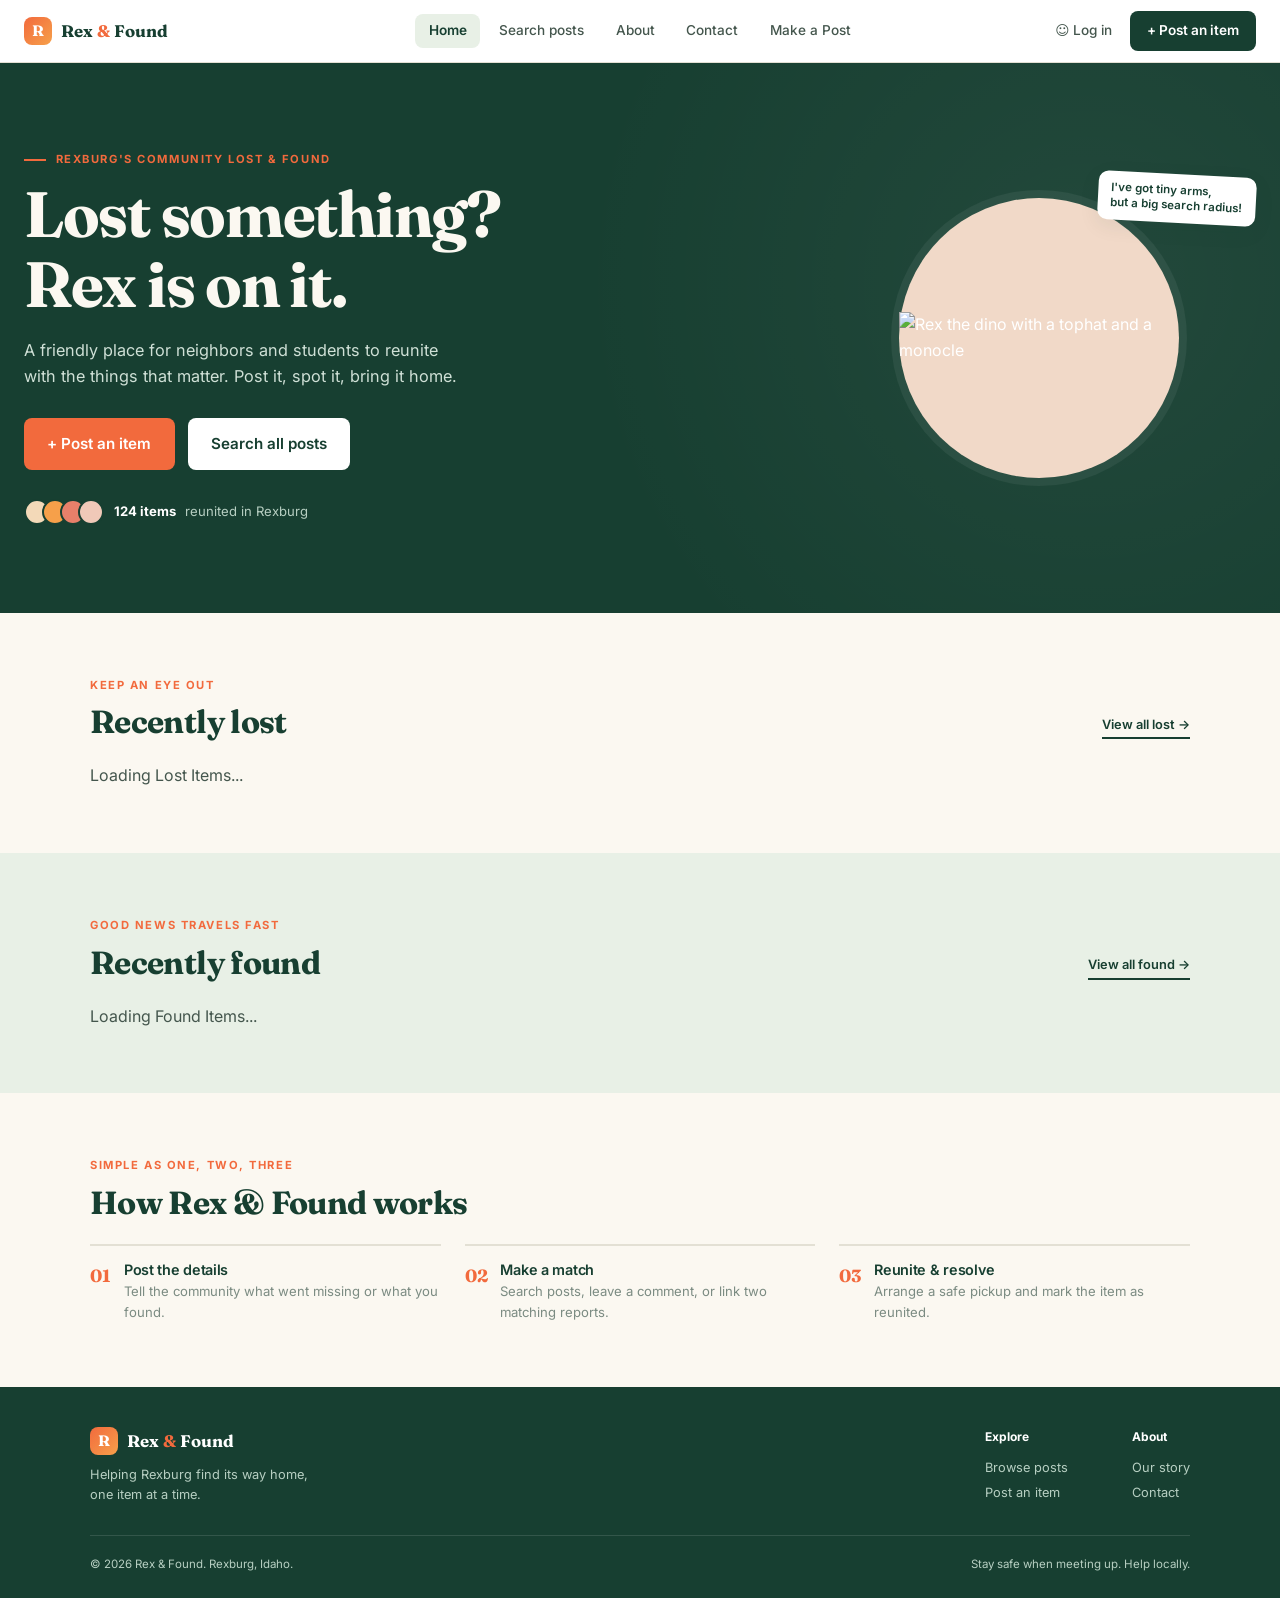
==== commit 319c6bcb: "Connected Database fully - NEEDS FORM VALIDATION" ====
--- a/index.html
+++ b/index.html
@@ -70,7 +70,7 @@
         <div class="hero-art">
           <div class="speech-bubble">I've got tiny arms,<br>but a big search radius!</div>
           <div class="mascot" role="img" aria-label="Rex the dinosaur mascot holding a LOST? sign">
-            <img src="/images/rexandfoundlogo.png" alt="Rex the dino with a tophat and a monocle">
+            <img src="https://vzzmpufeaceywcxcmwqu.supabase.co/storage/v1/object/public/post-images/rexandfoundlogo.png" alt="Rex the dino with a tophat and a monocle">
           </div>
         </div>
       </div>
@@ -87,8 +87,8 @@
           <a class="view-all" href="search.html?type=lost">View all lost &rarr;</a>
         </div>
 
-        <div class="card-grid">
-          <article class="card">
+        <div class="card-grid" id="recent-lost">
+          <!-- <article class="card">
             <a class="card-link" href="item.html">
               <div class="card-img img-1"><span class="badge badge-lost">Lost</span></div>
               <div class="card-body">
@@ -131,7 +131,8 @@
                 </div>
               </div>
             </a>
-          </article>
+          </article> -->
+          <p>Loading Lost Items...</p>
         </div>
       </div>
     </section>
@@ -147,8 +148,8 @@
           <a class="view-all" href="search.html?type=found">View all found &rarr;</a>
         </div>
 
-        <div class="card-grid">
-          <article class="card">
+        <div class="card-grid" id="recent-found">
+          <!-- <article class="card">
             <a class="card-link" href="item.html">
               <div class="card-img img-3"><span class="badge badge-found">Found</span></div>
               <div class="card-body">
@@ -191,7 +192,8 @@
                 </div>
               </div>
             </a>
-          </article>
+          </article> -->
+          <p>Loading Found Items...</p>
         </div>
       </div>
     </section>
@@ -266,5 +268,8 @@
     </div>
   </footer>
 
+  <script src="https://cdn.jsdelivr.net/npm/@supabase/supabase-js@2"></script>
+  <script src="js/supabase-config.js"></script>
+  <script src="js/index.js"></script>
 </body>
 </html>
--- a/style.css
+++ b/style.css
@@ -1125,4 +1125,53 @@
 
 #submit_button:hover
    {background: #173f31;
-    color:white;}+    color:white;}
+
+/*about us page*/
+
+#about_title
+    {text-align: center;
+    color:#e87f3c;
+    padding: 15px;
+    padding-top:0px;
+    font-size: 60px;
+    padding-bottom: 0px;
+    }
+
+.text{font-family:"Fraunces", Georgia, "Times New Roman", serif;
+  margin: 10px;
+  text-align: center;}
+
+#top_green{background-color: #173f31;
+  padding-top: 10px;}
+
+#start_text{
+  color:white;
+  justify-self: center;
+  align-self: center;}
+
+#dino-img{justify-self: center;
+  padding: 30px;
+  padding-top: 0px;}
+
+.about_subtitle{text-align: center;
+  font-family:"Fraunces", Georgia, "Times New Roman", serif;
+  margin: 15px;}
+
+.images{justify-self: center;
+  border: 2px solid #1f2a38;
+  border-radius: 100%;}
+
+.text_sum{font-family:"Fraunces", Georgia, "Times New Roman", serif;
+  margin: 10px;
+  width: 90%;
+  text-align: center;
+  justify-self: center;}
+
+#small-grid{display: grid;
+  grid-template-columns: 1fr 1fr;
+  }
+
+.linebreak{border-color: #e87f3c;
+  background-color: #e87f3c;}
+
